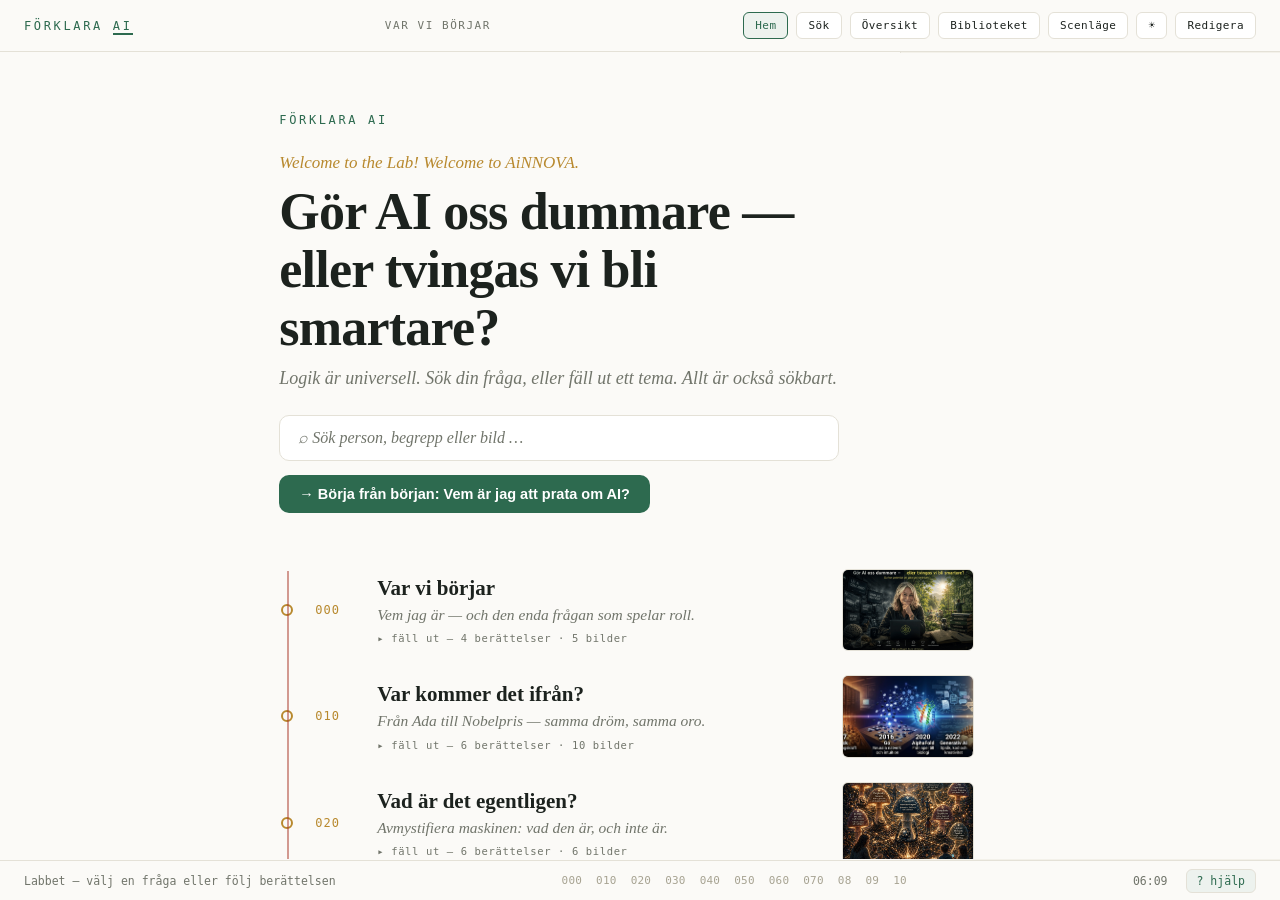
==== index.html @ fa0ecea2 "Temaväxlaren robust mot gammal cache: app.js injicerar knappen + sätter tema om index.html är stale;" ====
<!DOCTYPE html>
<html lang="sv">
<head>
<meta charset="utf-8">
<meta name="viewport" content="width=device-width, initial-scale=1">
<meta http-equiv="Cache-Control" content="no-cache">
<title>Förklara AI — föreläsningsverktyg</title>
<link rel="icon" type="image/svg+xml" href="favicon.svg">
<script>
  // Tema: sätt ljust/mörkt FÖRE stilmallen laddas (ingen blänk vid start)
  try {
    var _tk = "forklara-ai:tema", _tv = localStorage.getItem(_tk);
    if (!_tv) _tv = matchMedia("(prefers-color-scheme:dark)").matches ? "dark" : "light";
    document.documentElement.dataset.theme = _tv;
  } catch (e) {}
</script>
<script>window.__v = Date.now();  // versionsstämpel så webbläsaren aldrig visar gammal kod
  document.write('<link rel="stylesheet" href="app.css?v=' + window.__v + '">');</script>
<script>
  // Vilken föreläsning? ?lecture=mappnamn — standard: forklara-ai
  window.LECTURE_ID = new URLSearchParams(location.search).get("lecture") || "forklara-ai";
  // ?v=tidsstämpel tvingar webbläsaren att alltid läsa färskt innehåll —
  // annars kan "jag sparade men inget händer" uppstå ur cachen.
  document.write('<script src="content/' + window.LECTURE_ID + '/manifest.js?v=' + Date.now() + '"><\/script>');
  // Bildbankens lista bor i en egen fil — så en Spara aldrig kan radera den
  document.write('<script src="content/' + window.LECTURE_ID + '/bilder.js?v=' + Date.now() + '"><\/script>');
</script>
<script>
  // Finns ett osparat utkast från redigeringsläget? Då gäller det.
  try {
    var utkast = localStorage.getItem("forklara-ai:" + window.LECTURE_ID + ":utkast");
    if (utkast) window.LECTURE = JSON.parse(utkast);
  } catch (e) {}
</script>
</head>
<body>

<header id="topbar">
  <button id="wordmark" title="Röda tråden">Förklara <em>AI</em></button>
  <div id="sektionsnamn"></div>
  <nav id="verktyg">
    <button class="vbtn" id="btn-trad" title="Startsidan — labbet med alla stigar">Hem</button>
    <button class="vbtn" id="btn-sok" title="Sök person, begrepp eller bild">Sök</button>
    <button class="vbtn" id="btn-oversikt" title="Alla bilder, kapitel för kapitel">Översikt</button>
    <button class="vbtn" id="btn-bibliotek" title="Filmtips, länkar och fördjupningar — alltid nära">Biblioteket</button>
    <button class="vbtn" id="btn-scen" title="Helskärm med bara bilden — för projektorn">Scenläge</button>
    <button class="vbtn" id="btn-tema" title="Växla ljust/mörkt läge">☀</button>
    <select id="stigmeny" title="Byt stig — vad pilarna vandrar genom"></select>
  </nav>
</header>

<main id="scen">
  <div id="klickzon-bak" title="Föregående (←)"></div>
  <section id="kortyta">
    <figure id="bildram"></figure>
    <div id="bildprickar" hidden></div>
    <div id="kortrubrik">
      <div id="eyebrow"></div>
      <h1 id="korttitel"></h1>
      <p id="kortsvar"></p>
    </div>
  </section>
  <aside id="panel">
    <div class="panel-block" id="panel-anteckningar-block">
      <div class="panel-label">Anteckningar</div>
      <div id="panel-anteckningar"></div>
    </div>
    <div class="panel-block" id="panel-fordjupning-block">
      <details id="fordjupning-details">
        <summary>Fördjupning — för den som vill nörda</summary>
        <div id="panel-fordjupning"></div>
      </details>
    </div>
    <div class="panel-block" id="panel-lankar-block">
      <div class="panel-label">Länkar</div>
      <ul id="panel-lankar"></ul>
    </div>
    <div class="panel-block" id="panel-amnen-block">
      <div class="panel-label">Sökord</div>
      <div id="panel-amnen"></div>
    </div>
    <div class="panel-block" id="panel-relaterat-block">
      <div class="panel-label">Se även</div>
      <div id="panel-relaterat"></div>
    </div>
    <div class="panel-block" id="panel-genvagar-block">
      <div class="panel-label">Genvägar</div>
      <ul id="panel-genvagar"></ul>
    </div>
  </aside>
  <div id="klickzon-fram" title="Nästa (→)"></div>
</main>

<section id="trad" hidden>
  <div id="trad-inner">
    <div id="trad-brand">Förklara AI</div>
    <p id="trad-halsning"></p>
    <h1 id="trad-titel"></h1>
    <p id="trad-under"></p>
    <button id="trad-sok" title="Sök person, begrepp eller bild — eller börja bara skriva">Sök person, begrepp eller bild …</button>
    <nav id="stigval" aria-label="Välj stig"></nav>
    <button id="stig-start"></button>
    <div id="trad-lista"></div>
    <p id="trad-ai-notis">Bildmaterialet i denna presentation är till stor del skapat och illustrerat med hjälp av generativ AI.</p>
  </div>
</section>

<section id="oversikt" hidden>
  <div id="oversikt-inner">
    <div id="oversikt-huvud">
      <h1 id="oversikt-titel"></h1>
      <p id="oversikt-undertitel"></p>
    </div>
    <nav id="kapitelnav"></nav>
    <div id="oversikt-sektioner"></div>
  </div>
</section>

<div id="palett" hidden>
  <div id="palett-box" role="dialog" aria-label="Sök">
    <input id="palett-input" type="text" placeholder="Sök person, begrepp eller bild …"
           autocomplete="off" spellcheck="false">
    <ul id="palett-resultat"></ul>
  </div>
</div>

<div id="hjalp" hidden>
  <div id="hjalp-box">
    <h2>Allt går att klicka</h2>
    <p style="margin:0 0 16px;font-size:14px">Knapparna i överkanten och kapitelrälsen i underkanten
    räcker för allt. Tangenterna nedan är frivilliga genvägar för den som vill:</p>
    <table>
      <tr><td><kbd>→</kbd> <kbd>PgDn</kbd> <kbd>mellanslag</kbd></td><td>nästa bild <span class="dim">(fjärrklickare funkar)</span></td></tr>
      <tr><td><kbd>←</kbd> <kbd>PgUp</kbd></td><td>föregående bild</td></tr>
      <tr><td><kbd>/</kbd> eller <kbd>⌘K</kbd></td><td>sök — skriv t.ex. "Fei", "primtal", "AlphaFold"</td></tr>
      <tr><td><kbd>R</kbd></td><td>hem till labbet — där väljer du också stig <span class="dim">(vad pilarna vandrar genom — allt är alltid sökbart)</span></td></tr>
      <tr><td><kbd>G</kbd></td><td>översikt över hela föreläsningen</td></tr>
      <tr><td><kbd>Z</kbd> <span class="dim">· klick · pinch · hjul</span></td><td>i scenläge: zooma bilden (nyp med fingrarna eller rulla), dra för att panorera</td></tr>
      <tr><td><kbd>B</kbd></td><td>bara bilden — allt annat försvinner</td></tr>
      <tr><td><kbd>F</kbd></td><td>helskärm</td></tr>
      <tr><td><kbd>Home</kbd></td><td>till första bilden</td></tr>
      <tr><td><kbd>Esc</kbd></td><td>stäng / tillbaka</td></tr>
    </table>
    <p class="dim">Verktyget minns var du var — stäng och öppna utan oro.</p>
  </div>
</div>

<div id="avstickare" hidden>
  <span>Avstickare från stigen</span>
  <button id="btn-stig">⟵ Tillbaka till stigen</button>
</div>

<button id="btn-avsluta-scen" title="Tillbaka till reglagen">✕ Avsluta scenläge</button>

<footer id="statusrad">
  <span id="progress"></span>
  <nav id="kapitelrail" aria-label="Kapitel"></nav>
  <span id="status-hoger">
    <span id="klocka"></span>
    <button id="hjalptips"><kbd>?</kbd> hjälp</button>
  </span>
</footer>

<script>
  document.write('<script src="app.js?v=' + window.__v + '"><\/script>');
  document.write('<script src="redigering.js?v=' + window.__v + '"><\/script>');
</script>
</body>
</html>
---- app.css ----
/* ============================================================
   FÖRKLARA AI — Papper & bläck
   Extremt rent. Inga animationer. Berättelsen i centrum.
   Alla typsnitt är inbyggda i macOS — funkar helt utan nät.
   ============================================================ */

:root {
  --paper: #FBFAF7;
  --paper-2: #F3F1EA;
  --ink: #1C221E;
  --muted: #71756B;
  --accent: #2D6A4F;
  --accent-tint: #EDF2EE;
  --hair: #E4E1D7;
  --serif: ui-serif, "New York", "Iowan Old Style", Georgia, "Times New Roman", serif;
  --sans: -apple-system, BlinkMacSystemFont, "SF Pro Text", "Helvetica Neue", "Segoe UI", sans-serif;
  --mono: ui-monospace, "SF Mono", Menlo, "Cascadia Mono", monospace;
}

* { margin: 0; padding: 0; box-sizing: border-box; }

html, body { height: 100%; }

body {
  background: var(--paper);
  color: var(--ink);
  font-family: var(--sans);
  overflow: hidden;
  display: flex;
  flex-direction: column;
}

kbd {
  font-family: var(--mono);
  font-size: 0.85em;
  border: 1px solid var(--hair);
  border-bottom-width: 2px;
  border-radius: 4px;
  padding: 1px 5px;
  background: #fff;
}

.dim { color: var(--muted); }

/* hidden-attributet ska alltid vinna, även över display:flex nedan */
[hidden] { display: none !important; }

/* ---------- Topprad ---------- */

#topbar {
  display: flex;
  align-items: center;
  gap: 24px;
  height: 52px;
  padding: 0 24px;
  border-bottom: 1px solid var(--hair);
  flex: none;
}

#wordmark {
  font-family: var(--mono);
  font-size: 12px;
  letter-spacing: 0.22em;
  text-transform: uppercase;
  color: var(--accent);
  background: none;
  border: none;
  cursor: pointer;
  white-space: nowrap;
}
#wordmark em { font-style: normal; border-bottom: 2px solid var(--accent); }

#sektionsnamn {
  font-family: var(--mono);
  font-size: 11px;
  letter-spacing: 0.14em;
  text-transform: uppercase;
  color: var(--muted);
  flex: 1;
  text-align: center;
  overflow: hidden;
  text-overflow: ellipsis;
  white-space: nowrap;
}

/* Verktygsraden — allt går att klicka, inget behöver memoreras */
#verktyg { display: flex; align-items: center; gap: 8px; white-space: nowrap; }

.vbtn {
  font-family: var(--mono);
  font-size: 11px;
  letter-spacing: 0.04em;
  padding: 6px 11px;
  border: 1px solid var(--hair);
  border-radius: 6px;
  background: #fff;
  color: var(--ink);
  cursor: pointer;
}
.vbtn:hover { border-color: var(--accent); color: var(--accent); }
.vbtn[aria-pressed="true"] {
  background: var(--accent-tint);
  border-color: var(--accent);
  color: var(--accent);
}

#nivavaljare {
  display: inline-flex;
  border: 1px solid var(--hair);
  border-radius: 6px;
  overflow: hidden;
  margin-left: 6px;
}
#nivavaljare button {
  font-family: var(--mono);
  font-size: 11px;
  padding: 6px 11px;
  border: none;
  border-left: 1px solid var(--hair);
  background: #fff;
  color: var(--muted);
  cursor: pointer;
}
#nivavaljare button:first-child { border-left: none; }
#nivavaljare button:hover { color: var(--accent); }
#nivavaljare button.aktiv { background: var(--accent); color: #fff; }

@media (max-width: 1180px) { #sektionsnamn { display: none; } }

/* ---------- Scenen ---------- */

#scen {
  flex: 1;
  display: flex;
  min-height: 0;
  position: relative;
}

#kortyta {
  flex: 1;
  display: flex;
  flex-direction: column;
  min-width: 0;
  padding: 32px 56px 20px;
}

#bildram {
  flex: 1;
  min-height: 0;
  display: flex;
  align-items: center;
  justify-content: center;
}

#bildram img {
  max-width: 100%;
  max-height: 100%;
  object-fit: contain;
  border-radius: 4px;
  box-shadow: 0 1px 2px rgba(28, 34, 30, 0.10), 0 12px 40px -18px rgba(28, 34, 30, 0.28);
}

/* Textkort — det levande bibliotekets uppslag */
.textkort {
  width: 100%;
  max-width: 980px;
  max-height: 100%;
  overflow-y: auto;
  border-left: 3px solid var(--accent);
  padding: 8px 0 8px 36px;
}
.textkort p {
  font-family: var(--serif);
  font-size: clamp(16px, 1.5vw, 20px);
  line-height: 1.55;
  margin-bottom: 0.7em;
  max-width: 68ch;
  color: var(--ink);
}
.textkort p:last-child { margin-bottom: 0; }

/* Länkarna på scenen — uppslagsverkets huvudinnehåll */
.textkort-lankar {
  margin-top: 26px;
  display: grid;
  grid-template-columns: repeat(auto-fill, minmax(min(100%, 300px), 1fr));
  gap: 6px 40px;
}
.scenlank .sl-titel, .scenlank .sl-desc { overflow-wrap: anywhere; }
h4.lank-grupp {
  font-family: var(--mono);
  font-size: 11px;
  letter-spacing: 0.14em;
  text-transform: uppercase;
  color: var(--guld);
  margin: 26px 0 4px;
  padding-bottom: 4px;
  border-bottom: 1px solid var(--hair);
}
h4.lank-grupp:first-of-type { margin-top: 20px; }
.scenlank {
  display: block;
  text-decoration: none;
  padding: 10px 0;
  border-bottom: 1px solid var(--hair);
}
.scenlank .sl-titel {
  display: block;
  font-family: var(--serif);
  font-size: 18px;
  color: var(--accent);
}
.scenlank .sl-titel::after { content: " ↗"; font-size: 12px; color: var(--guld); }
.scenlank .sl-desc {
  display: block;
  font-family: var(--sans);
  font-size: 13px;
  line-height: 1.4;
  color: var(--muted);
  margin-top: 2px;
}
.scenlank:hover .sl-titel { text-decoration: underline; }

/* Prickraden — berättelsens bildspel */
#bildprickar {
  display: flex;
  justify-content: center;
  gap: 8px;
  padding-top: 14px;
  flex: none;
}
.prick {
  width: 10px;
  height: 10px;
  border-radius: 50%;
  border: 1.5px solid var(--muted);
  background: none;
  padding: 0;
  cursor: pointer;
}
.prick:hover { border-color: var(--accent); }
.prick.aktiv { background: var(--accent); border-color: var(--accent); }
/* Bläddra bland fotona — pilen ger alltid nytt kort, det här byter bild */
#bildprickar { align-items: center; }
.bildnav {
  border: 1px solid var(--hair); background: var(--paper, #fff); color: var(--accent);
  border-radius: 50%; width: 26px; height: 26px; line-height: 22px; padding: 0;
  font-size: 17px; cursor: pointer;
}
.bildnav:hover { border-color: var(--accent); background: var(--paper-2, #f4f2ec); }
.bildrakn { font-size: 11px; color: var(--muted); letter-spacing: .03em; margin-left: 4px; }
body.bara-bild #bildprickar { padding-top: 8px; }

#kortrubrik { padding-top: 20px; flex: none; }

#eyebrow {
  font-family: var(--mono);
  font-size: 11px;
  letter-spacing: 0.18em;
  text-transform: uppercase;
  color: var(--accent);
  margin-bottom: 6px;
  cursor: pointer;
  display: inline-block;
}
#eyebrow:hover { text-decoration: underline; }

#korttitel {
  font-family: var(--serif);
  font-weight: 600;
  font-size: clamp(24px, 3vw, 40px);
  line-height: 1.12;
  letter-spacing: -0.01em;
}

/* Svaret på ett andetag — under frågan */
#kortsvar {
  font-family: var(--serif);
  font-size: clamp(16px, 1.7vw, 21px);
  line-height: 1.45;
  color: var(--muted);
  margin-top: 10px;
  max-width: 60ch;
}
#kortsvar[hidden] { display: none; }

/* Bildförslag — en fråga som väntar på sin bild */
.bildforslag {
  width: min(680px, 90%);
  border: 2px dashed var(--hair);
  border-radius: 12px;
  padding: 40px 44px;
  background: var(--paper-2);
  text-align: center;
}
.bf-etikett {
  font-family: var(--mono);
  font-size: 11px;
  letter-spacing: 0.2em;
  text-transform: uppercase;
  color: var(--guld);
  margin-bottom: 12px;
}
.bf-text {
  font-family: var(--serif);
  font-style: italic;
  font-size: clamp(17px, 2vw, 23px);
  line-height: 1.5;
  color: var(--muted);
}

/* Bläddringspilar — alltid synliga, alltid klickbara */
#klickzon-bak, #klickzon-fram {
  position: absolute;
  top: 0; bottom: 72px;
  width: 72px;
  cursor: pointer;
  z-index: 4;
}
#klickzon-bak { left: 0; }
#klickzon-fram { right: 0; }
#klickzon-bak::after, #klickzon-fram::after {
  position: absolute;
  top: 50%;
  transform: translateY(-50%);
  font-size: 28px;
  color: var(--muted);
  opacity: 0.4;
}
#klickzon-bak::after { content: "‹"; left: 26px; }
#klickzon-fram::after { content: "›"; right: 26px; }
#klickzon-bak:hover::after, #klickzon-fram:hover::after { opacity: 1; color: var(--accent); }

/* ---------- Anteckningspanelen ---------- */

#panel {
  width: min(380px, 42vw);
  flex: none;
  border-left: 1px solid var(--hair);
  background: var(--paper-2);
  overflow-y: auto;
  padding: 28px 28px 60px;
}
body.panel-dold #panel { display: none; }

.panel-block { margin-bottom: 28px; }
.panel-block[hidden] { display: none; }

.panel-label {
  font-family: var(--mono);
  font-size: 10px;
  letter-spacing: 0.2em;
  text-transform: uppercase;
  color: var(--muted);
  border-bottom: 1px solid var(--hair);
  padding-bottom: 6px;
  margin-bottom: 12px;
}

#panel-anteckningar {
  font-family: var(--serif);
  font-size: 16.5px;
  line-height: 1.62;
  white-space: pre-line;
}

/* Fördjupningen — hopfälld, nördarna hittar den */
#fordjupning-details summary {
  font-family: var(--mono);
  font-size: 10px;
  letter-spacing: 0.2em;
  text-transform: uppercase;
  color: var(--guld);
  border-bottom: 1px solid var(--hair);
  padding-bottom: 6px;
  margin-bottom: 12px;
  cursor: pointer;
  list-style-position: outside;
}
#fordjupning-details summary:hover { color: var(--accent); }
#panel-fordjupning p {
  font-family: var(--serif);
  font-size: 15.5px;
  line-height: 1.6;
  margin-bottom: 0.8em;
}

#panel-lankar, #panel-genvagar { list-style: none; }
#panel-lankar li, #panel-genvagar li { margin-bottom: 8px; }
#panel-lankar a, #panel-genvagar a {
  color: var(--accent);
  text-decoration: none;
  font-size: 14.5px;
  font-weight: 500;
  border-bottom: 1px solid transparent;
}
#panel-lankar a:hover, #panel-genvagar a:hover { border-bottom-color: var(--accent); }
#panel-lankar a::after { content: " ↗"; font-size: 12px; }
#panel-genvagar a[target]::after { content: " ↗"; font-size: 12px; }
#panel-genvagar a:not([target])::after { content: " ↗"; font-size: 11px; color: var(--muted); }

#panel-amnen, #panel-relaterat { display: flex; flex-wrap: wrap; gap: 8px; }

.chip {
  font-family: var(--mono);
  font-size: 11.5px;
  padding: 4px 10px;
  border: 1px solid var(--hair);
  border-radius: 999px;
  background: #fff;
  color: var(--ink);
  cursor: pointer;
}
.chip:hover { border-color: var(--accent); color: var(--accent); }

.chip.person::before { content: "◦ "; color: var(--accent); }

.relaterat-chip {
  font-family: var(--sans);
  font-size: 12.5px;
  font-weight: 500;
  padding: 5px 11px;
  border: 1px solid var(--accent);
  border-radius: 6px;
  background: var(--accent-tint);
  color: var(--accent);
  cursor: pointer;
  text-align: left;
}
.relaterat-chip:hover { background: var(--accent); color: #fff; }

/* ---------- Redigeringsläget ---------- */

body.redigerar.panel-dold #panel { display: block; } /* editorn behöver panelen */

#redigerare {
  border: 1px solid var(--accent);
  border-radius: 10px;
  background: #fff;
  padding: 16px;
  margin-bottom: 28px;
}
#redigerare .panel-label { color: var(--accent); border-bottom-color: var(--accent); }
.red-falt { margin-bottom: 14px; }
.red-label {
  display: block;
  font-family: var(--mono);
  font-size: 10.5px;
  letter-spacing: 0.08em;
  text-transform: uppercase;
  color: var(--muted);
  margin-bottom: 5px;
}
#redigerare input, #redigerare select, #redigerare textarea {
  width: 100%;
  font-family: var(--sans);
  font-size: 14px;
  padding: 7px 9px;
  border: 1px solid var(--hair);
  border-radius: 6px;
  background: var(--paper);
  color: var(--ink);
}
#redigerare textarea { resize: vertical; line-height: 1.5; }
#redigerare input:focus, #redigerare select:focus, #redigerare textarea:focus {
  outline: none;
  border-color: var(--accent);
}
.red-flytt { display: flex; gap: 8px; }
.red-ark { margin-bottom: 14px; }
.red-ark .vbtn { width: 100%; padding: 9px; background: var(--accent-tint); border-color: var(--accent); color: var(--accent); }
.red-hint {
  font-size: 12px; line-height: 1.55; color: #6a5a2a;
  background: #fffbf2; border: 1px solid #f0dfb8; border-radius: 8px;
  padding: 9px 12px; margin-bottom: 12px;
}
.red-hint strong { color: #4a3d17; }
.red-raformat { margin: 6px 0 14px; }
.red-raformat summary {
  font-family: var(--mono); font-size: 10.5px; letter-spacing: 0.08em;
  text-transform: uppercase; color: var(--accent); cursor: pointer; margin-bottom: 10px;
}
.red-start { margin: 4px 0 16px; border-top: 1px solid var(--hair); padding-top: 12px; }
.red-start summary {
  font-family: var(--mono);
  font-size: 10.5px;
  letter-spacing: 0.08em;
  text-transform: uppercase;
  color: var(--muted);
  cursor: pointer;
  margin-bottom: 10px;
}
.red-start summary:hover { color: var(--accent); }
.red-lank { display: flex; gap: 6px; margin-bottom: 6px; }
.red-bildrad { display: flex; gap: 5px; align-items: center; margin-bottom: 6px; }
.red-bildrad .vbtn { flex: none; padding: 5px 8px; }
.red-bildrad .red-bildinfo { flex: 1; }
.red-stigar { display: flex; flex-direction: column; gap: 6px; }
.red-stig { font-family: var(--sans); font-size: 13.5px; display: flex; align-items: center; gap: 8px; cursor: pointer; }
.red-stig input { width: auto; }
.red-rel {
  display: inline-flex;
  align-items: center;
  gap: 6px;
  font-family: var(--sans);
  font-size: 12.5px;
  border: 1px solid var(--hair);
  border-radius: 999px;
  padding: 3px 6px 3px 12px;
  background: #fff;
  margin: 0 6px 6px 0;
}
.red-rel .vbtn { padding: 2px 7px; border-radius: 999px; }
.red-bildinfo {
  font-family: var(--mono);
  font-size: 10px;
  color: var(--muted);
  align-self: center;
  overflow: hidden;
  text-overflow: ellipsis;
  white-space: nowrap;
}
.red-lank input:first-child { width: 40%; }
.red-lank .vbtn { flex: none; padding: 6px 8px; }
.red-lankdesc { width: 100%; margin-bottom: 10px; font-size: 12.5px; }
.red-arkhint { font-family: var(--sans); font-size: 13px; line-height: 1.5; color: var(--muted); }
.red-spara { display: flex; gap: 8px; margin-top: 4px; }
#red-status {
  font-family: var(--mono);
  font-size: 11px;
  color: var(--guld);
  margin-top: 10px;
  min-height: 14px;
}

/* Utkast-varningen — utkastet går före filen, säg det högt */
#utkast-banner {
  position: fixed;
  top: 62px;
  left: 50%;
  transform: translateX(-50%);
  display: flex;
  align-items: center;
  gap: 12px;
  background: var(--ink);
  color: var(--paper);
  border-radius: 999px;
  padding: 8px 10px 8px 18px;
  font-family: var(--mono);
  font-size: 11.5px;
  z-index: 15;
  box-shadow: 0 8px 28px -8px rgba(28, 34, 30, 0.5);
  max-width: 92vw;
}
#utkast-banner .vbtn { white-space: nowrap; }

/* ---------- Statusrad ---------- */

#statusrad {
  flex: none;
  height: 40px;
  display: flex;
  align-items: center;
  justify-content: space-between;
  padding: 0 24px;
  font-family: var(--mono);
  font-size: 11.5px;
  color: var(--muted);
  border-top: 1px solid var(--hair);
}
#status-hoger { display: flex; align-items: center; gap: 18px; }
#hjalptips {
  font-family: var(--mono);
  font-size: 11.5px;
  color: var(--accent);
  background: var(--accent-tint);
  border: 1px solid var(--hair);
  border-radius: 6px;
  padding: 4px 10px;
  cursor: pointer;
}
#hjalptips:hover { border-color: var(--accent); }
#hjalptips kbd { border: none; background: none; padding: 0; font-size: 1em; }

/* Sidfoten vänster (position + stig) — klickbar väg till översikten */
#progress { cursor: pointer; }
#progress:hover { color: var(--accent); text-decoration: underline; }

/* Kapitelrälsen — grundstigen med kapitelnummer, klickbar */
#kapitelrail { display: flex; align-items: center; gap: 2px; }
.rail-seg {
  border: none;
  background: none;
  padding: 3px 6px;
  border-radius: 5px;
  cursor: pointer;
  font-family: var(--mono);
  font-size: 11px;
  letter-spacing: 0.02em;
  color: #A7A392;
}
.rail-seg.passerad { color: var(--muted); }
.rail-seg.aktuell { color: #fff; background: var(--accent); font-weight: 600; }
.rail-seg:hover { color: var(--accent); background: var(--accent-tint); }
.rail-seg.aktuell:hover { color: #fff; background: var(--accent); }
@media (max-width: 1024px) { #kapitelrail { display: none; } }

/* Avstickar-flaggan — den synliga vägen hem till grundstigen */
#avstickare {
  position: fixed;
  bottom: 54px;
  left: 50%;
  transform: translateX(-50%);
  display: flex;
  align-items: center;
  gap: 12px;
  background: var(--ink);
  color: var(--paper);
  border-radius: 999px;
  padding: 7px 8px 7px 18px;
  font-family: var(--mono);
  font-size: 11.5px;
  z-index: 6;
  box-shadow: 0 8px 28px -8px rgba(28, 34, 30, 0.5);
}
#btn-stig {
  border: none;
  border-radius: 999px;
  background: var(--paper);
  color: var(--ink);
  font-family: var(--mono);
  font-size: 11.5px;
  padding: 5px 14px;
  cursor: pointer;
}
#btn-stig:hover { background: var(--accent-tint); color: var(--accent); }
body.bara-bild #avstickare { bottom: 18px; }

/* Avsluta scenläge — enda knappen som syns i scenläget */
#btn-avsluta-scen {
  display: none;
  position: fixed;
  top: 14px;
  right: 16px;
  z-index: 7;
  font-family: var(--mono);
  font-size: 11px;
  padding: 6px 12px;
  border: 1px solid var(--hair);
  border-radius: 999px;
  background: rgba(251, 250, 247, 0.92);
  color: var(--muted);
  cursor: pointer;
}
#btn-avsluta-scen:hover { color: var(--accent); border-color: var(--accent); }
body.bara-bild #btn-avsluta-scen { display: block; }

/* ---------- Bara bilden (B) ---------- */

body.bara-bild #topbar,
body.bara-bild #statusrad,
body.bara-bild #kortrubrik,
body.bara-bild #panel { display: none; }
body.bara-bild #kortyta { padding: 24px; }
body.bara-bild #bildram img { box-shadow: none; }

/* Zoom i scenläget — pinch, mushjul, klicka & dra (transform-baserad) */
body.bara-bild #bildram { overflow: hidden; position: relative; }
body.bara-bild #bildram img { cursor: zoom-in; will-change: transform; }
body.zoomad #bildram img { cursor: grab; }
body.zoomad #klickzon-bak, body.zoomad #klickzon-fram { pointer-events: none; }

/* ---------- Den gyllene röda tråden ---------- */

:root {
  --trad: #A93B2A;      /* den röda tråden */
  --guld: #B8892E;      /* de gyllene noderna */
}

#trad {
  position: fixed;
  top: 53px;    /* menyn ska alltid synas — även i labbet */
  left: 0; right: 0;
  bottom: 41px; /* statusraden också */
  background: var(--paper);
  overflow-y: auto;
  z-index: 12;
}

#trad-inner { max-width: 860px; margin: 0 auto; padding: 60px 6vw 90px; }

#trad-brand {
  font-family: var(--mono);
  font-size: 12px;
  letter-spacing: 0.22em;
  text-transform: uppercase;
  color: var(--accent);
}

#trad-halsning {
  font-family: var(--serif);
  font-style: italic;
  font-size: 17px;
  color: var(--guld);
  margin-top: 26px;
}

#trad-titel {
  font-family: var(--serif);
  font-weight: 600;
  font-size: clamp(30px, 4.2vw, 52px);
  line-height: 1.12;
  letter-spacing: -0.015em;
  margin-top: 10px;
  max-width: 20ch;
}

#trad-sok {
  display: block;
  width: min(560px, 100%);
  margin-top: 26px;
  padding: 13px 18px;
  font-family: var(--serif);
  font-style: italic;
  font-size: 16px;
  color: var(--muted);
  text-align: left;
  background: #fff;
  border: 1px solid var(--hair);
  border-radius: 10px;
  cursor: text;
}
#trad-sok:hover { border-color: var(--accent); color: var(--accent); }
#trad-sok::before { content: "⌕  "; }

/* Stigvalet — samma skog, olika vandringar */
#stigval {
  display: flex;
  flex-wrap: wrap;
  gap: 10px;
  margin-top: 22px;
}
.stig-chip {
  display: flex;
  flex-direction: column;
  align-items: flex-start;
  gap: 3px;
  padding: 10px 14px;
  border: 1px solid var(--hair);
  border-radius: 10px;
  background: #fff;
  cursor: pointer;
  text-align: left;
}
.stig-chip:hover { border-color: var(--accent); }
.stig-chip.aktiv { border-color: var(--accent); background: var(--accent-tint); }
.stig-namn { font-family: var(--sans); font-size: 13.5px; font-weight: 600; color: var(--ink); }
.stig-chip.aktiv .stig-namn { color: var(--accent); }
.stig-info { font-family: var(--mono); font-size: 10px; color: var(--muted); }

#stig-start {
  display: block;
  margin-top: 14px;
  padding: 11px 20px;
  font-family: var(--sans);
  font-size: 14.5px;
  font-weight: 600;
  color: #fff;
  background: var(--accent);
  border: none;
  border-radius: 10px;
  cursor: pointer;
}
#stig-start:hover { background: #245741; }

/* Stigväljaren i menyn — alltid nåbar */
#stigmeny {
  font-family: var(--mono);
  font-size: 11px;
  padding: 6px 8px;
  border: 1px solid var(--hair);
  border-radius: 6px;
  background: #fff;
  color: var(--accent);
  cursor: pointer;
  max-width: 150px;
}

#trad-under {
  font-family: var(--serif);
  font-style: italic;
  font-size: 18px;
  color: var(--muted);
  margin-top: 10px;
}

#trad-lista { margin-top: 44px; position: relative; }
#trad-lista::before {
  content: "";
  position: absolute;
  left: 8px;
  top: 14px;
  bottom: 14px;
  width: 2px;
  background: var(--trad);
  opacity: 0.5;
}

.trad-rad {
  display: grid;
  grid-template-columns: 18px 44px 1fr 132px;
  gap: 0 18px;
  align-items: center;
  width: 100%;
  padding: 12px 12px 12px 0;
  border: none;
  border-radius: 10px;
  background: none;
  text-align: left;
  cursor: pointer;
}
.trad-rad:hover, .trad-rad.aktiv { background: var(--paper-2); }

.trad-nod {
  width: 12px;
  height: 12px;
  border-radius: 50%;
  background: var(--paper);
  border: 2.5px solid var(--guld);
  margin-left: 2px;
  box-shadow: 0 0 0 3px var(--paper);
}
.trad-rad:hover .trad-nod, .trad-rad.aktiv .trad-nod { background: var(--trad); border-color: var(--trad); }

.trad-nr {
  font-family: var(--mono);
  font-size: 12px;
  color: var(--guld);
  letter-spacing: 0.08em;
}

.trad-text h3 {
  font-family: var(--serif);
  font-size: 21px;
  font-weight: 600;
  line-height: 1.2;
}
.trad-text p {
  font-family: var(--serif);
  font-style: italic;
  font-size: 15.5px;
  line-height: 1.45;
  color: var(--muted);
  margin-top: 3px;
}

.trad-visa {
  display: block;
  background: none;
  border: none;
  padding: 6px 0 0;
  font-family: var(--mono);
  font-size: 10.5px;
  letter-spacing: 0.06em;
  color: var(--muted);
  cursor: pointer;
}
.trad-visa:hover { color: var(--accent); }

.trad-utfall {
  margin: 2px 12px 18px 80px;
}
.trad-utfall.kortgrid {
  grid-template-columns: repeat(auto-fill, minmax(150px, 1fr));
  gap: 14px 12px;
}
@media (max-width: 680px) { .trad-utfall { margin-left: 0; } }

.trad-bild {
  width: 132px;
  aspect-ratio: 16 / 10;
  border-radius: 6px;
  border: 1px solid var(--hair);
  object-fit: cover;
  background: var(--paper-2);
}
@media (max-width: 680px) {
  .trad-rad { grid-template-columns: 18px 44px 1fr; }
  .trad-bild { display: none; }
}

#trad-fot {
  margin-top: 44px;
  padding-top: 22px;
  border-top: 1px solid var(--hair);
  font-family: var(--mono);
  font-size: 11.5px;
  color: var(--muted);
  line-height: 2.1;
}
.trad-lank {
  font-family: var(--mono);
  font-size: 11.5px;
  background: none;
  border: none;
  color: var(--accent);
  text-decoration: underline;
  cursor: pointer;
  padding: 0;
}

/* ---------- Översikten ---------- */

#oversikt {
  position: fixed;
  top: 53px;
  left: 0; right: 0;
  bottom: 41px;
  background: var(--paper);
  overflow-y: auto;
  z-index: 10;
}

#oversikt-inner { max-width: 1240px; margin: 0 auto; padding: 56px 5vw 120px; }

#oversikt-titel {
  font-family: var(--serif);
  font-size: clamp(34px, 4.4vw, 54px);
  font-weight: 600;
  letter-spacing: -0.015em;
}
#oversikt-undertitel {
  font-family: var(--mono);
  font-size: 12px;
  letter-spacing: 0.18em;
  text-transform: uppercase;
  color: var(--accent);
  margin-top: 10px;
}

#kapitelnav {
  display: flex;
  flex-wrap: wrap;
  gap: 8px;
  margin: 32px 0 16px;
  padding-bottom: 24px;
  border-bottom: 1px solid var(--hair);
}
#kapitelnav .chip { background: var(--paper-2); }

.oversikt-sektion { margin-top: 44px; }

.oversikt-sektionsrubrik {
  display: flex;
  align-items: baseline;
  gap: 14px;
  margin-bottom: 18px;
}
.oversikt-sektionsrubrik .nr {
  font-family: var(--mono);
  font-size: 13px;
  color: var(--accent);
  letter-spacing: 0.08em;
}
.oversikt-sektionsrubrik h2 {
  font-family: var(--serif);
  font-size: 24px;
  font-weight: 600;
}
.oversikt-sektionsrubrik .antal {
  font-family: var(--mono);
  font-size: 11px;
  color: var(--muted);
}

#bakom-scenen-rubrik {
  margin-top: 72px;
  padding-top: 28px;
  border-top: 1px dashed var(--hair);
  font-family: var(--mono);
  font-size: 11px;
  letter-spacing: 0.2em;
  text-transform: uppercase;
  color: var(--muted);
}

.kortgrid {
  display: grid;
  grid-template-columns: repeat(auto-fill, minmax(190px, 1fr));
  gap: 20px 18px;
}

/* Bildbanken — alla bilder som en palett att välja ur */
.bildbank {
  display: grid;
  grid-template-columns: repeat(auto-fill, minmax(120px, 1fr));
  gap: 10px;
}
.bankbild {
  aspect-ratio: 4 / 3;
  border-radius: 6px;
  border: 1px solid var(--hair);
  overflow: hidden;
  background: var(--paper-2);
  display: block;
}
.bankbild img { width: 100%; height: 100%; object-fit: cover; }
.bankbild:hover { border-color: var(--accent); }
.bankbild.fri { border-color: var(--guld); border-style: dashed; }

/* Bankväljaren i redigeringsläget */
.bank-overlay {
  position: fixed; inset: 0; z-index: 40;
  background: rgba(28, 34, 30, 0.5);
  display: flex; align-items: center; justify-content: center;
  padding: 4vh 4vw;
}
.bank-box {
  background: var(--paper); border-radius: 12px; padding: 20px 24px;
  max-width: 900px; width: 100%; max-height: 88vh; overflow-y: auto;
  box-shadow: 0 24px 70px -20px rgba(28, 34, 30, 0.45);
}
.bank-box .bankbild { border: 1px solid var(--hair); background: none; padding: 0; cursor: pointer; width: 100%; }
/* Knappen som öppnar fördjupningen som helsida */
.ford-helsida {
  margin-top: 14px; display: inline-block;
  background: none; border: 1px solid var(--hair); border-radius: 20px;
  padding: 6px 14px; font: inherit; font-size: 13px; color: var(--accent);
  cursor: pointer;
}
.ford-helsida:hover { border-color: var(--accent); background: var(--paper-2); }

/* Fördjupningen som lugn helsida */
.ford-overlay {
  position: fixed; inset: 0; z-index: 60;
  background: rgba(24, 30, 26, 0.94);   /* nästan heltäckande — en lugn helsida, inget stör */
  padding: 0; overflow-y: auto;
}
.ford-sida {
  background: var(--paper); width: 100%; max-width: 760px;
  margin: 0 auto; min-height: 100vh;    /* block + margin auto: målar bakgrunden även vid scroll */
  padding: 72px clamp(24px, 6vw, 80px) 96px;
  box-shadow: 0 0 80px -20px rgba(28, 34, 30, 0.5);
}
.ford-eyebrow {
  font-size: 12px; letter-spacing: .14em; text-transform: uppercase;
  color: var(--accent); margin-bottom: 10px;
}
.ford-rubrik { font-size: clamp(28px, 4vw, 40px); line-height: 1.15; margin: 0 0 18px; }
.ford-svar {
  font-size: clamp(17px, 2.4vw, 21px); line-height: 1.5; color: var(--ink-2, #555);
  margin: 0 0 32px; padding-bottom: 24px; border-bottom: 1px solid var(--hair);
  font-style: italic;
}
.ford-text > p {
  font-size: clamp(16px, 2.1vw, 19px); line-height: 1.72; margin: 0 0 20px;
  max-width: 62ch;
}

/* ---- Designsystem för rika fördjupningar (klistras in som HTML) ---- */
.ford-sida .ingress { font-size: 16px; color: var(--ink-2, #555); line-height: 1.8; margin: 0 0 40px; max-width: 60ch; }
.ford-sida .section { margin-bottom: 34px; }
.ford-sida .section-head { display: flex; align-items: baseline; gap: 10px; margin-bottom: 8px; flex-wrap: wrap; }
.ford-sida .num { font-size: 12px; font-weight: 700; color: var(--accent); min-width: 20px; }
.ford-sida .concept { font-size: 18px; font-weight: 700; color: var(--ink, #111); }
.ford-sida .tag { font-size: 11px; padding: 2px 10px; border-radius: 11px; border: 1px solid var(--hair); color: var(--ink-2, #666); }
.ford-sida .body { font-size: 15.5px; color: #3a3a3a; line-height: 1.8; margin-left: 30px; max-width: 62ch; }
.ford-sida .body strong { color: var(--ink, #111); font-weight: 600; }
.ford-sida .body em { font-style: italic; color: #3a3a3a; }
.ford-sida .why, .ford-sida .lost, .ford-sida .insight {
  margin-left: 30px; margin-top: 12px; padding: 12px 16px;
  border-left: 3px solid; border-radius: 0 8px 8px 0; max-width: 62ch;
}
.ford-sida .why { border-color: #b9c4bd; background: #f3f6f4; }
.ford-sida .lost { border-color: #EF9F27; background: #fffaf1; }
.ford-sida .insight { border-color: #7F77DD; background: #f5f4ff; }
.ford-sida .why-label, .ford-sida .lost-label, .ford-sida .insight-label {
  font-size: 11px; font-weight: 700; text-transform: uppercase; letter-spacing: .06em; margin-bottom: 5px;
}
.ford-sida .why-label { color: #3f6b52; }
.ford-sida .lost-label { color: #854F0B; }
.ford-sida .insight-label { color: #534AB7; }
.ford-sida .why-text, .ford-sida .lost-text, .ford-sida .insight-text { font-size: 13.5px; color: #555; line-height: 1.65; }
.ford-sida .why-text strong, .ford-sida .lost-text strong, .ford-sida .insight-text strong { color: var(--ink, #111); }
.ford-sida hr { border: none; border-top: 1px solid var(--hair); margin: 40px 0; }
.ford-sida .milestone-head, .ford-sida .extra-head, .ford-sida .future-head, .ford-sida .shield-label, .ford-sida .shield-sources-label {
  font-size: 11px; font-weight: 700; color: var(--accent); text-transform: uppercase; letter-spacing: .06em; margin-bottom: 16px;
}
.ford-sida .milestone { display: flex; gap: 14px; margin-bottom: 14px; align-items: baseline; }
.ford-sida .m-name { font-size: 14px; font-weight: 700; color: var(--ink, #111); min-width: 140px; flex-shrink: 0; }
.ford-sida .m-desc { font-size: 14px; color: #3a3a3a; line-height: 1.6; }
.ford-sida .extra-grid { display: grid; grid-template-columns: 1fr 1fr; gap: 16px 34px; }
.ford-sida .extra-name { font-size: 14px; font-weight: 700; color: var(--ink, #111); margin-bottom: 2px; }
.ford-sida .extra-desc { font-size: 13px; color: #555; line-height: 1.55; }
.ford-sida .future-box { background: #f3f6f4; border-radius: 12px; padding: 22px 24px; margin-top: 40px; }
.ford-sida .future-body { font-size: 15px; color: #3a3a3a; line-height: 1.8; }
.ford-sida .future-body strong { color: var(--ink, #111); font-weight: 600; }
.ford-sida table { margin-left: 30px; margin-top: 14px; width: calc(100% - 30px); border-collapse: collapse; max-width: 62ch; }
.ford-sida th { font-size: 11px; font-weight: 700; color: var(--accent); text-align: left; padding: 7px 11px; border-bottom: 1px solid var(--hair); text-transform: uppercase; letter-spacing: .04em; }
.ford-sida td { font-size: 13.5px; color: #3a3a3a; padding: 9px 11px; border-bottom: 1px solid #eef1ef; line-height: 1.5; vertical-align: top; }
.ford-sida td strong { color: var(--ink, #111); }
.ford-sida .shield { margin: 40px 0; padding: 22px 24px; border: 2px solid var(--accent); border-radius: 12px; background: #fafbfa; }
.ford-sida .shield-body { font-size: 15px; color: #333; line-height: 1.8; }
.ford-sida .shield-body strong { color: var(--ink, #111); }
.ford-sida .shield-sources { margin-top: 16px; padding-top: 14px; border-top: 1px solid var(--hair); }
.ford-sida .source-item { font-size: 12px; color: #666; line-height: 1.6; margin-bottom: 5px; }
.ford-sida .source-item a { color: #534AB7; text-decoration: none; }
.ford-teaser { font-style: italic; color: var(--ink-2, #555); }
.ford-stang {
  position: fixed; top: 18px; right: 22px; z-index: 61;
  background: var(--paper); border: 1px solid var(--hair); border-radius: 20px;
  padding: 8px 16px; font: inherit; font-size: 14px; cursor: pointer;
  box-shadow: 0 4px 16px -6px rgba(28, 34, 30, 0.3);
}
.ford-stang:hover { border-color: var(--accent); }

/* "+ Lägg till / ta bort bilder" — syns bara när Redigera är på.
   Styrs av CSS (inte av JS vid ritning) så den dyker upp direkt när läget slås på. */
.bank-hantera { display: none; }
body.redigerar .bank-hantera { display: inline-block; margin-left: auto; }

/* En cell i banken: bilden + en liten ✕ för att ta bort ur banken */
.bankcell { position: relative; }
.bankcell.fri .bankbild { border-color: var(--guld); border-style: dashed; }
.bank-bort {
  position: absolute; top: 4px; right: 4px;
  width: 22px; height: 22px; border-radius: 50%;
  border: none; cursor: pointer;
  background: rgba(28, 34, 30, 0.68); color: #fff;
  font-size: 12px; line-height: 22px; text-align: center; padding: 0;
  opacity: 0; transition: opacity .12s;
}
.bankcell:hover .bank-bort { opacity: 1; }
.bank-bort:hover { background: #a3372f; }

.minikort { cursor: pointer; background: none; border: none; text-align: left; padding: 0; }
.minikort .tumnagel {
  aspect-ratio: 16 / 10;
  border-radius: 6px;
  border: 1px solid var(--hair);
  overflow: hidden;
  background: var(--paper-2);
  display: flex;
  align-items: center;
  justify-content: center;
}
.minikort .tumnagel img { width: 100%; height: 100%; object-fit: cover; }
.minikort .tumnagel .textmark {
  font-family: var(--serif);
  font-size: 15px;
  padding: 12px;
  color: var(--accent);
  text-align: center;
  line-height: 1.3;
}
.minikort .mtitel {
  font-size: 12.5px;
  font-weight: 500;
  margin-top: 7px;
  line-height: 1.35;
  color: var(--ink);
}
.minikort .mniva {
  font-family: var(--mono);
  font-size: 10px;
  color: var(--muted);
}
.minikort .mniva.karna { color: var(--guld); }
.minikort:hover .tumnagel { border-color: var(--accent); }
.minikort.aktuell .tumnagel { outline: 2px solid var(--accent); outline-offset: 2px; }

/* ---------- Sökpaletten ---------- */

#palett {
  position: fixed;
  inset: 0;
  background: rgba(28, 34, 30, 0.34);
  z-index: 20;
  display: flex;
  justify-content: center;
  align-items: flex-start;
  padding-top: 11vh;
}

#palett-box {
  width: min(680px, 92vw);
  background: var(--paper);
  border: 1px solid var(--hair);
  border-radius: 12px;
  box-shadow: 0 24px 70px -20px rgba(28, 34, 30, 0.45);
  overflow: hidden;
}

#palett-input {
  width: 100%;
  border: none;
  outline: none;
  background: none;
  font-family: var(--serif);
  font-size: 23px;
  padding: 20px 24px;
  color: var(--ink);
}
#palett-input::placeholder { color: var(--muted); opacity: 0.7; }

#palett-resultat {
  list-style: none;
  max-height: 52vh;
  overflow-y: auto;
  border-top: 1px solid var(--hair);
}
#palett-resultat:empty { border-top: none; }

#palett-resultat li {
  display: flex;
  align-items: center;
  gap: 14px;
  padding: 9px 18px;
  cursor: pointer;
  border-left: 3px solid transparent;
}
#palett-resultat li.aktiv {
  background: var(--accent-tint);
  border-left-color: var(--accent);
}

#palett-resultat .r-tumme {
  width: 74px;
  height: 46px;
  flex: none;
  border-radius: 4px;
  border: 1px solid var(--hair);
  object-fit: cover;
  background: var(--paper-2);
}
.r-tumme-text {
  width: 74px; height: 46px; flex: none;
  border-radius: 4px;
  border: 1px solid var(--hair);
  background: var(--paper-2);
  display: flex; align-items: center; justify-content: center;
  font-family: var(--serif);
  color: var(--accent);
  font-size: 17px;
}
#palett-resultat .r-text { flex: 1; min-width: 0; }
#palett-resultat .r-titel {
  font-size: 14.5px; font-weight: 600;
  white-space: nowrap; overflow: hidden; text-overflow: ellipsis;
}
#palett-resultat .r-traff {
  font-size: 12px; color: var(--muted);
  white-space: nowrap; overflow: hidden; text-overflow: ellipsis;
  margin-top: 1px;
}
#palett-resultat .r-traff b { color: var(--accent); font-weight: 600; }
#palett-resultat .r-sektion {
  font-family: var(--mono);
  font-size: 10px;
  letter-spacing: 0.1em;
  text-transform: uppercase;
  color: var(--accent);
  white-space: nowrap;
}

#palett-tomt {
  padding: 18px 24px;
  font-family: var(--serif);
  color: var(--muted);
  font-size: 15px;
}

/* ---------- Hjälp ---------- */

#hjalp {
  position: fixed;
  inset: 0;
  background: rgba(28, 34, 30, 0.34);
  z-index: 30;
  display: flex;
  align-items: center;
  justify-content: center;
}
#hjalp-box {
  background: var(--paper);
  border: 1px solid var(--hair);
  border-radius: 12px;
  box-shadow: 0 24px 70px -20px rgba(28, 34, 30, 0.45);
  padding: 32px 36px;
  width: min(560px, 92vw);
}
#hjalp-box h2 {
  font-family: var(--serif);
  font-size: 24px;
  margin-bottom: 18px;
}
#hjalp-box table { border-collapse: collapse; width: 100%; }
#hjalp-box td { padding: 7px 0; font-size: 14px; vertical-align: top; }
#hjalp-box td:first-child { width: 220px; white-space: nowrap; }
#hjalp-box p { margin-top: 18px; font-size: 13px; }

/* ============================================================
   Mobil & smala skärmar — staplad vy, radbruten meny, flytande pilar
   ============================================================ */
@media (max-width: 760px) {
  /* Toppmenyn: låt knapparna radbryta så ALLT syns (även Scenläge) */
  #topbar { height: auto; min-height: 52px; flex-wrap: wrap; gap: 8px 10px; padding: 8px 12px; }
  #verktyg { flex-wrap: wrap; gap: 6px; width: 100%; }
  .vbtn { font-size: 11px; padding: 6px 10px; }
  #stigmeny { flex: 1 1 auto; min-width: 0; }

  /* Scenen staplar: bild överst → titel/svar → anteckningar. Hela vyn scrollar. */
  #scen { flex-direction: column; overflow-y: auto; -webkit-overflow-scrolling: touch; }
  #kortyta { flex: none; padding: 16px 16px 8px; }
  #bildram { flex: none; min-height: 0; }
  #bildram img { max-height: 52vh; width: auto; }
  #kortrubrik { padding-top: 14px; }
  #kortsvar { max-width: none; }

  /* Scenläge på mobil: bilden ska FYLLA skärmen, inte kapas till 52vh */
  body.bara-bild #scen { overflow: hidden; }
  body.bara-bild #kortyta { flex: 1 1 auto; padding: 12px; }
  body.bara-bild #bildram { flex: 1 1 auto; min-height: 0; }
  body.bara-bild #bildram img { max-height: 100%; max-width: 100%; width: auto; }

  /* Panelen blir en egen sektion i full bredd under kortet */
  #panel {
    width: 100%; flex: none;
    border-left: none; border-top: 1px solid var(--hair);
    overflow-y: visible; padding: 22px 16px 104px;
  }

  /* Bläddringspilarna: små, fasta, synliga cirklar — lätta att hitta, stör inte läsning */
  #klickzon-bak, #klickzon-fram {
    position: fixed; top: auto; bottom: 92px;
    width: 46px; height: 46px; border-radius: 50%;
    background: rgba(255,255,255,0.9);
    border: 1px solid var(--hair);
    box-shadow: 0 2px 12px -3px rgba(0,0,0,0.35);
    z-index: 6;
  }
  #klickzon-bak { left: 12px; }
  #klickzon-fram { right: 12px; }
  #klickzon-bak::after, #klickzon-fram::after {
    top: 50%; opacity: 0.8; color: var(--accent); font-size: 26px;
  }
  #klickzon-bak::after { left: 50%; right: auto; transform: translate(-50%, -50%); }
  #klickzon-fram::after { right: 50%; left: auto; transform: translate(50%, -50%); }

  /* Helsidan (fördjupning): en kolumn, indrag bort, luftigare */
  .ford-sida { padding: 56px 20px 84px; }
  .ford-sida .body { margin-left: 0; }
  .ford-sida .extra-grid { grid-template-columns: 1fr; gap: 14px; }
  .ford-sida .milestone { flex-direction: column; gap: 2px; }
  .ford-sida .m-name { min-width: 0; }
}

/* Transparensnotis på startsidan (labbet) — diskret, alltid synlig vid ingång */
#trad-ai-notis {
  margin-top: 40px;
  font-family: var(--mono);
  font-size: 11px;
  letter-spacing: 0.04em;
  color: var(--muted);
  opacity: 0.8;
  max-width: 60ch;
}

/* ============================================================
   MÖRKT LÄGE — additivt. Ljust läge är orört.
   data-theme sätts i index.html (localStorage eller systemval).
   Nya semantiska variabler (ofarliga i ljust läge):
   ============================================================ */
:root { --card: #fff; --on-accent: #fff; --ink-2: #555; }

:root[data-theme="dark"] {
  --paper: #1B1915;
  --paper-2: #232019;
  --ink: #ECE4D4;
  --muted: #A29A87;
  --accent: #7FB89C;
  --accent-tint: #22302A;
  --hair: #38342B;
  --trad: #C96A54;
  --guld: #D3AE63;
  --card: #26231C;
  --on-accent: #14110C;
  --ink-2: #C2B9A6;
  color-scheme: dark;
}

/* hårdkodade vita ytor → mörka kort */
:root[data-theme="dark"] kbd,
:root[data-theme="dark"] .vbtn,
:root[data-theme="dark"] #nivavaljare button,
:root[data-theme="dark"] .chip,
:root[data-theme="dark"] #redigerare,
:root[data-theme="dark"] .red-rel,
:root[data-theme="dark"] #trad-sok,
:root[data-theme="dark"] .stig-chip,
:root[data-theme="dark"] #stigmeny { background: var(--card); }

/* text på accent-färgen (mörk mot ljusgrönt) */
:root[data-theme="dark"] #nivavaljare button.aktiv,
:root[data-theme="dark"] .relaterat-chip:hover,
:root[data-theme="dark"] .rail-seg.aktuell,
:root[data-theme="dark"] .rail-seg.aktuell:hover,
:root[data-theme="dark"] #stig-start { color: var(--on-accent); }
:root[data-theme="dark"] #stig-start:hover { background: var(--accent-tint); color: var(--accent); }

/* halvtransparenta vita ytor (mobilpilar, avsluta-scen) */
@media (max-width: 760px) {
  :root[data-theme="dark"] #klickzon-bak,
  :root[data-theme="dark"] #klickzon-fram { background: rgba(40,37,32,0.92); }
}
:root[data-theme="dark"] #btn-avsluta-scen { background: rgba(27,25,21,0.92); }

/* fördjupningens helsida — designsystemets hårdkodade toner */
:root[data-theme="dark"] .ford-sida .body,
:root[data-theme="dark"] .ford-sida .body em,
:root[data-theme="dark"] .ford-sida .m-desc,
:root[data-theme="dark"] .ford-sida td,
:root[data-theme="dark"] .ford-sida .future-body { color: #CFC6B4; }
:root[data-theme="dark"] .ford-sida .extra-desc,
:root[data-theme="dark"] .ford-sida .why-text,
:root[data-theme="dark"] .ford-sida .lost-text,
:root[data-theme="dark"] .ford-sida .insight-text,
:root[data-theme="dark"] .ford-sida .shield-body,
:root[data-theme="dark"] .ford-sida .source-item { color: #B3AB99; }
/* tint-rutor i mörkt */
:root[data-theme="dark"] .ford-sida .why      { background: #1E241F; border-color: #3A4A40; }
:root[data-theme="dark"] .ford-sida .lost     { background: #2A2317; border-color: #6E5320; }
:root[data-theme="dark"] .ford-sida .insight  { background: #201F2C; border-color: #4A4470; }
:root[data-theme="dark"] .ford-sida .future-box { background: #1E241F; }
:root[data-theme="dark"] .ford-sida .shield   { background: #1E1C17; }
:root[data-theme="dark"] .ford-sida .why-label     { color: #8FC7AB; }
:root[data-theme="dark"] .ford-sida .lost-label    { color: #E0A94E; }
:root[data-theme="dark"] .ford-sida .insight-label { color: #A79FE8; }
:root[data-theme="dark"] .ford-sida .source-item a { color: #A79FE8; }
:root[data-theme="dark"] .ford-sida td { border-bottom-color: #302C24; }

/* ---- Sista fixarna 2026-08-15 ---- */
/* Reservera plats för rullningslisten så mörka lägets överlagrande list aldrig
   täcker sista tecknet i panelen/översikten/fördjupningen. */
#panel, #oversikt, #trad, .ford-overlay, .ford-sida, #palett-resultat { scrollbar-gutter: stable; }
/* Avstickar-bandet ("Tillbaka till stigen") borttaget överallt — Annas önskan. */
#avstickare { display: none !important; }
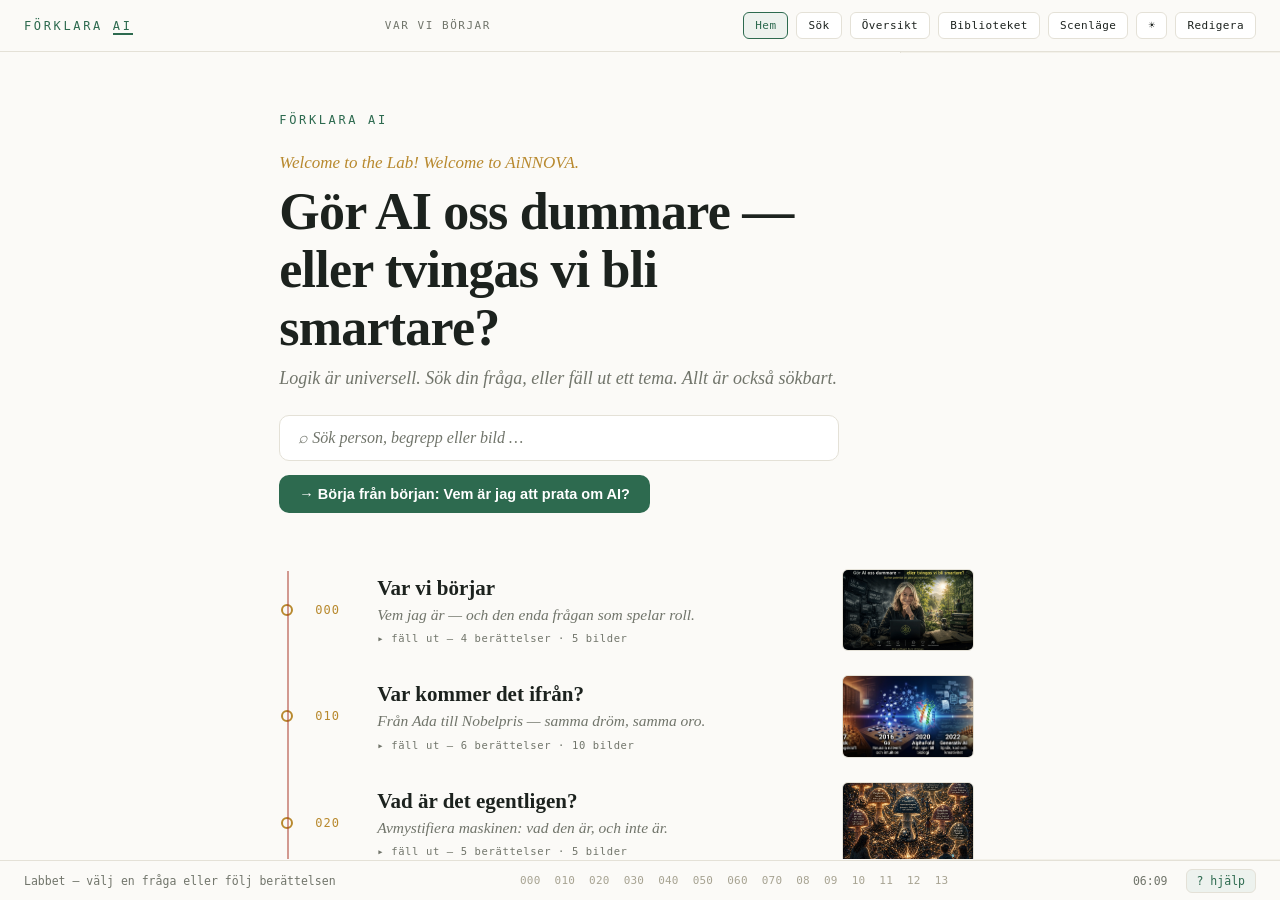
==== commit eed5fa48: "Wordmark 'Förklara AI' (top-left) → landningssidan start.html Klick på namnet uppe till vänster i ve" ====
--- a/index.html
+++ b/index.html
@@ -36,7 +36,7 @@
 <body>
 
 <header id="topbar">
-  <button id="wordmark" title="Röda tråden">Förklara <em>AI</em></button>
+  <button id="wordmark" title="Förklara AI — startsidan">Förklara <em>AI</em></button>
   <div id="sektionsnamn"></div>
   <nav id="verktyg">
     <button class="vbtn" id="btn-trad" title="Startsidan — labbet med alla stigar">Hem</button>
--- a/app.css
+++ b/app.css
@@ -1067,21 +1067,23 @@
 .ford-sida .body { font-size: 15.5px; color: #3a3a3a; line-height: 1.8; margin-left: 30px; max-width: 62ch; }
 .ford-sida .body strong { color: var(--ink, #111); font-weight: 600; }
 .ford-sida .body em { font-style: italic; color: #3a3a3a; }
-.ford-sida .why, .ford-sida .lost, .ford-sida .insight {
+.ford-sida .why, .ford-sida .lost, .ford-sida .insight, .ford-sida .utblick, .ford-sida .naturlag {
   margin-left: 30px; margin-top: 12px; padding: 12px 16px;
   border-left: 3px solid; border-radius: 0 8px 8px 0; max-width: 62ch;
 }
 .ford-sida .why { border-color: #b9c4bd; background: #f3f6f4; }
 .ford-sida .lost { border-color: #EF9F27; background: #fffaf1; }
 .ford-sida .insight { border-color: #7F77DD; background: #f5f4ff; }
-.ford-sida .why-label, .ford-sida .lost-label, .ford-sida .insight-label {
+.ford-sida .utblick { border-color: #2F87A8; background: #eef6fa; }
+.ford-sida .why-label, .ford-sida .lost-label, .ford-sida .insight-label, .ford-sida .utblick-label, .ford-sida .naturlag-label {
   font-size: 11px; font-weight: 700; text-transform: uppercase; letter-spacing: .06em; margin-bottom: 5px;
 }
 .ford-sida .why-label { color: #3f6b52; }
 .ford-sida .lost-label { color: #854F0B; }
 .ford-sida .insight-label { color: #534AB7; }
-.ford-sida .why-text, .ford-sida .lost-text, .ford-sida .insight-text { font-size: 13.5px; color: #555; line-height: 1.65; }
-.ford-sida .why-text strong, .ford-sida .lost-text strong, .ford-sida .insight-text strong { color: var(--ink, #111); }
+.ford-sida .utblick-label { color: #1F6683; }
+.ford-sida .why-text, .ford-sida .lost-text, .ford-sida .insight-text, .ford-sida .utblick-text, .ford-sida .naturlag-text { font-size: 13.5px; color: #555; line-height: 1.65; }
+.ford-sida .why-text strong, .ford-sida .lost-text strong, .ford-sida .insight-text strong, .ford-sida .utblick-text strong, .ford-sida .naturlag-text strong { color: var(--ink, #111); }
 .ford-sida hr { border: none; border-top: 1px solid var(--hair); margin: 40px 0; }
 .ford-sida .milestone-head, .ford-sida .extra-head, .ford-sida .future-head, .ford-sida .shield-label, .ford-sida .shield-sources-label {
   font-size: 11px; font-weight: 700; color: var(--accent); text-transform: uppercase; letter-spacing: .06em; margin-bottom: 16px;
@@ -1303,8 +1305,11 @@
    Mobil & smala skärmar — staplad vy, radbruten meny, flytande pilar
    ============================================================ */
 @media (max-width: 760px) {
-  /* Toppmenyn: låt knapparna radbryta så ALLT syns (även Scenläge) */
-  #topbar { height: auto; min-height: 52px; flex-wrap: wrap; gap: 8px 10px; padding: 8px 12px; }
+  /* Toppmenyn: låt knapparna radbryta så ALLT syns (även Scenläge).
+     Måla ovanpå de fasta panelerna (#trad/#oversikt, z-index 12) så rad 2
+     aldrig hamnar bakom startpanelen i stående läge. Solid bakgrund + z-index. */
+  #topbar { height: auto; min-height: 52px; flex-wrap: wrap; gap: 8px 10px; padding: 8px 12px;
+            position: relative; z-index: 20; background: var(--paper); }
   #verktyg { flex-wrap: wrap; gap: 6px; width: 100%; }
   .vbtn { font-size: 11px; padding: 6px 10px; }
   #stigmeny { flex: 1 1 auto; min-width: 0; }
@@ -1425,17 +1430,20 @@
 :root[data-theme="dark"] .ford-sida .why-text,
 :root[data-theme="dark"] .ford-sida .lost-text,
 :root[data-theme="dark"] .ford-sida .insight-text,
+:root[data-theme="dark"] .ford-sida .utblick-text,
 :root[data-theme="dark"] .ford-sida .shield-body,
 :root[data-theme="dark"] .ford-sida .source-item { color: #B3AB99; }
 /* tint-rutor i mörkt */
 :root[data-theme="dark"] .ford-sida .why      { background: #1E241F; border-color: #3A4A40; }
 :root[data-theme="dark"] .ford-sida .lost     { background: #2A2317; border-color: #6E5320; }
 :root[data-theme="dark"] .ford-sida .insight  { background: #201F2C; border-color: #4A4470; }
+:root[data-theme="dark"] .ford-sida .utblick  { background: #16232A; border-color: #2E5E75; }
 :root[data-theme="dark"] .ford-sida .future-box { background: #1E241F; }
 :root[data-theme="dark"] .ford-sida .shield   { background: #1E1C17; }
 :root[data-theme="dark"] .ford-sida .why-label     { color: #8FC7AB; }
 :root[data-theme="dark"] .ford-sida .lost-label    { color: #E0A94E; }
 :root[data-theme="dark"] .ford-sida .insight-label { color: #A79FE8; }
+:root[data-theme="dark"] .ford-sida .utblick-label { color: #7FBEDB; }
 :root[data-theme="dark"] .ford-sida .source-item a { color: #A79FE8; }
 :root[data-theme="dark"] .ford-sida td { border-bottom-color: #302C24; }
 
@@ -1445,3 +1453,10 @@
 #panel, #oversikt, #trad, .ford-overlay, .ford-sida, #palett-resultat { scrollbar-gutter: stable; }
 /* Avstickar-bandet ("Tillbaka till stigen") borttaget överallt — Annas önskan. */
 #avstickare { display: none !important; }
+
+/* ---- "Är det en naturlag?" — signaturlens ---- */
+.ford-sida .naturlag { border-color: #e0a3ba; background: #fbeef3; }
+.ford-sida .naturlag-label { color: #993556; }
+:root[data-theme="dark"] .ford-sida .naturlag { background: #271A20; border-color: #6E3A50; }
+:root[data-theme="dark"] .ford-sida .naturlag-label { color: #ED93B1; }
+:root[data-theme="dark"] .ford-sida .naturlag-text { color: #c9c3b8; }
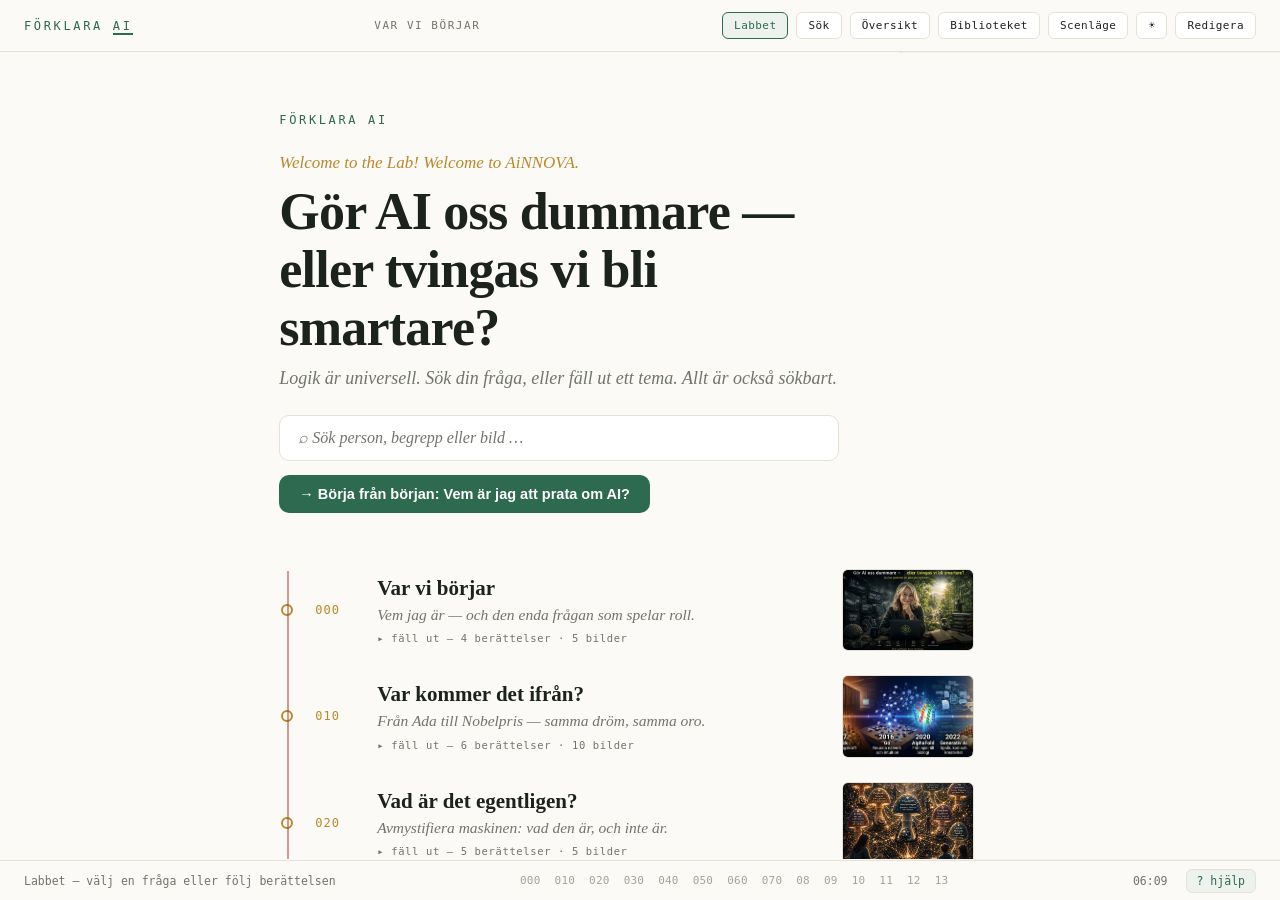
==== commit 7e8be85c: "Döp om topbar-knappen 'Hem' → 'Labbet' (wordmark är nu ytterdörren) Bara den synliga etiketten ändra" ====
--- a/index.html
+++ b/index.html
@@ -39,7 +39,7 @@
   <button id="wordmark" title="Förklara AI — startsidan">Förklara <em>AI</em></button>
   <div id="sektionsnamn"></div>
   <nav id="verktyg">
-    <button class="vbtn" id="btn-trad" title="Startsidan — labbet med alla stigar">Hem</button>
+    <button class="vbtn" id="btn-trad" title="Labbet — välj en fråga eller följ berättelsen">Labbet</button>
     <button class="vbtn" id="btn-sok" title="Sök person, begrepp eller bild">Sök</button>
     <button class="vbtn" id="btn-oversikt" title="Alla bilder, kapitel för kapitel">Översikt</button>
     <button class="vbtn" id="btn-bibliotek" title="Filmtips, länkar och fördjupningar — alltid nära">Biblioteket</button>
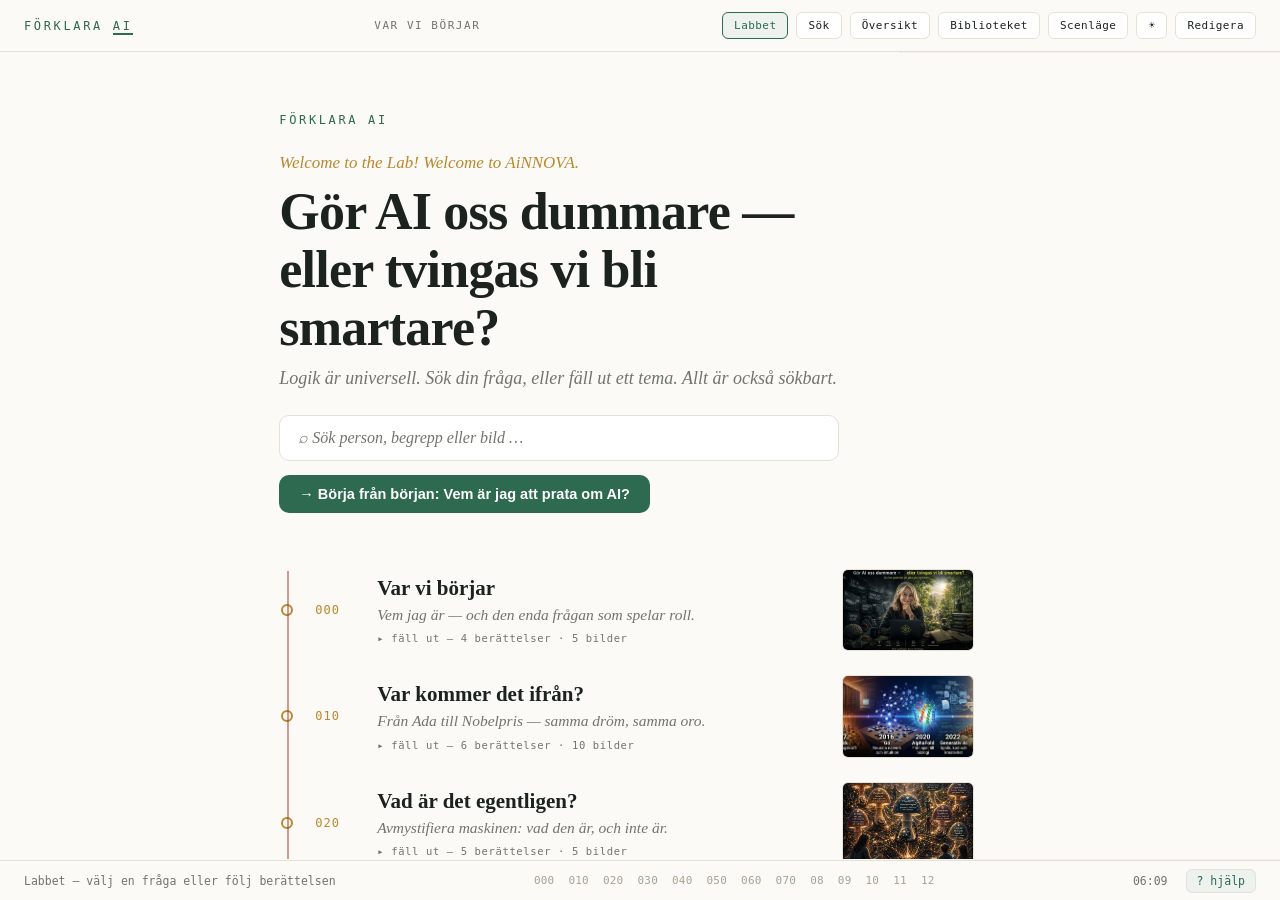
==== commit 2ff22b49: "Hjälpen: tomteläge (T) med i genvägslistan — fällan för den som gnäller på streck utan att läsa Co-A" ====
--- a/index.html
+++ b/index.html
@@ -139,6 +139,7 @@
       <tr><td><kbd>B</kbd></td><td>bara bilden — allt annat försvinner</td></tr>
       <tr><td><kbd>F</kbd></td><td>helskärm</td></tr>
       <tr><td><kbd>Home</kbd></td><td>till första bilden</td></tr>
+      <tr><td><kbd>T</kbd></td><td>tomteläge 🎅 <span class="dim">— byter alla tankstreck mot en tomte, för dagen någon kallar dem AI-slop. Tryck igen så kommer strecken tillbaka. (Överklassen skrev så förr.)</span></td></tr>
       <tr><td><kbd>Esc</kbd></td><td>stäng / tillbaka</td></tr>
     </table>
     <p class="dim">Verktyget minns var du var — stäng och öppna utan oro.</p>
--- a/app.css
+++ b/app.css
@@ -1460,3 +1460,11 @@
 :root[data-theme="dark"] .ford-sida .naturlag { background: #271A20; border-color: #6E3A50; }
 :root[data-theme="dark"] .ford-sida .naturlag-label { color: #ED93B1; }
 :root[data-theme="dark"] .ford-sida .naturlag-text { color: #c9c3b8; }
+/* Här har Maga tappat det — röd-vass callout (En rörelse / MEGA) */
+.ford-sida .maga { margin-left: 30px; margin-top: 12px; padding: 12px 16px; border-left: 3px solid #C0392B; border-radius: 0 8px 8px 0; max-width: 62ch; background: #fdece9; }
+.ford-sida .maga-label { font-size: 11px; font-weight: 700; text-transform: uppercase; letter-spacing: .06em; margin-bottom: 5px; color: #A32316; }
+.ford-sida .maga-text { font-size: 13.5px; color: #555; line-height: 1.65; }
+.ford-sida .maga-text strong { color: var(--ink, #111); }
+:root[data-theme="dark"] .ford-sida .maga { background: #2A1512; border-color: #9A4032; }
+:root[data-theme="dark"] .ford-sida .maga-label { color: #EC8C7E; }
+:root[data-theme="dark"] .ford-sida .maga-text { color: #c9c3b8; }
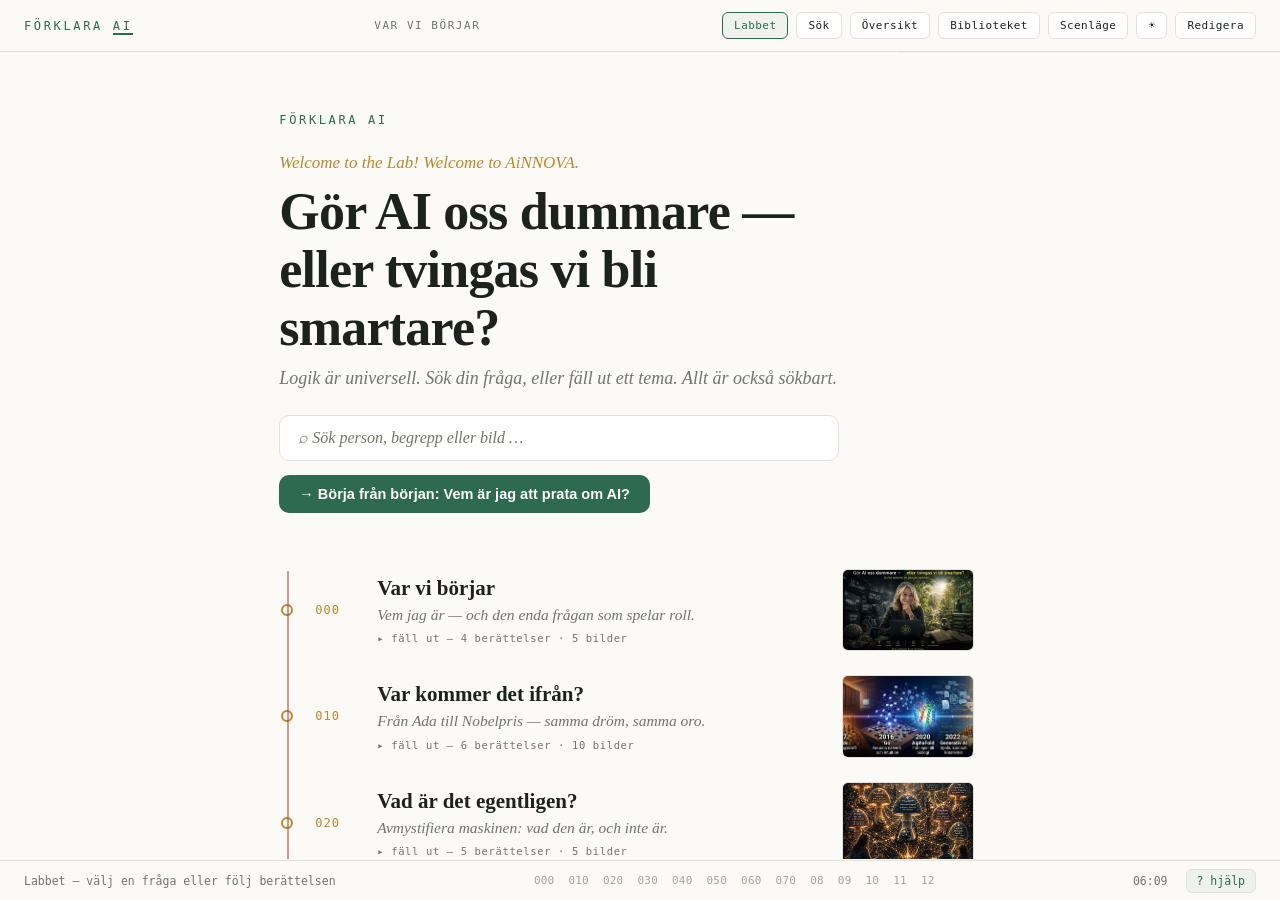
==== commit 3e49678c: "Hjälpen: kortare, varmare tomterad — finskrivandet, inte överklassen Co-Authored-By: Claude Opus 4.8" ====
--- a/index.html
+++ b/index.html
@@ -139,7 +139,7 @@
       <tr><td><kbd>B</kbd></td><td>bara bilden — allt annat försvinner</td></tr>
       <tr><td><kbd>F</kbd></td><td>helskärm</td></tr>
       <tr><td><kbd>Home</kbd></td><td>till första bilden</td></tr>
-      <tr><td><kbd>T</kbd></td><td>tomteläge 🎅 <span class="dim">— byter alla tankstreck mot en tomte, för dagen någon kallar dem AI-slop. Tryck igen så kommer strecken tillbaka. (Överklassen skrev så förr.)</span></td></tr>
+      <tr><td><kbd>T</kbd></td><td>tomteläge 🎅 <span class="dim">— alla tankstreck blir tomtar den dagen någon kallar dem AI-slop; tryck igen så är de tillbaka. Finskrivandet har alltid älskat tankstrecket.</span></td></tr>
       <tr><td><kbd>Esc</kbd></td><td>stäng / tillbaka</td></tr>
     </table>
     <p class="dim">Verktyget minns var du var — stäng och öppna utan oro.</p>
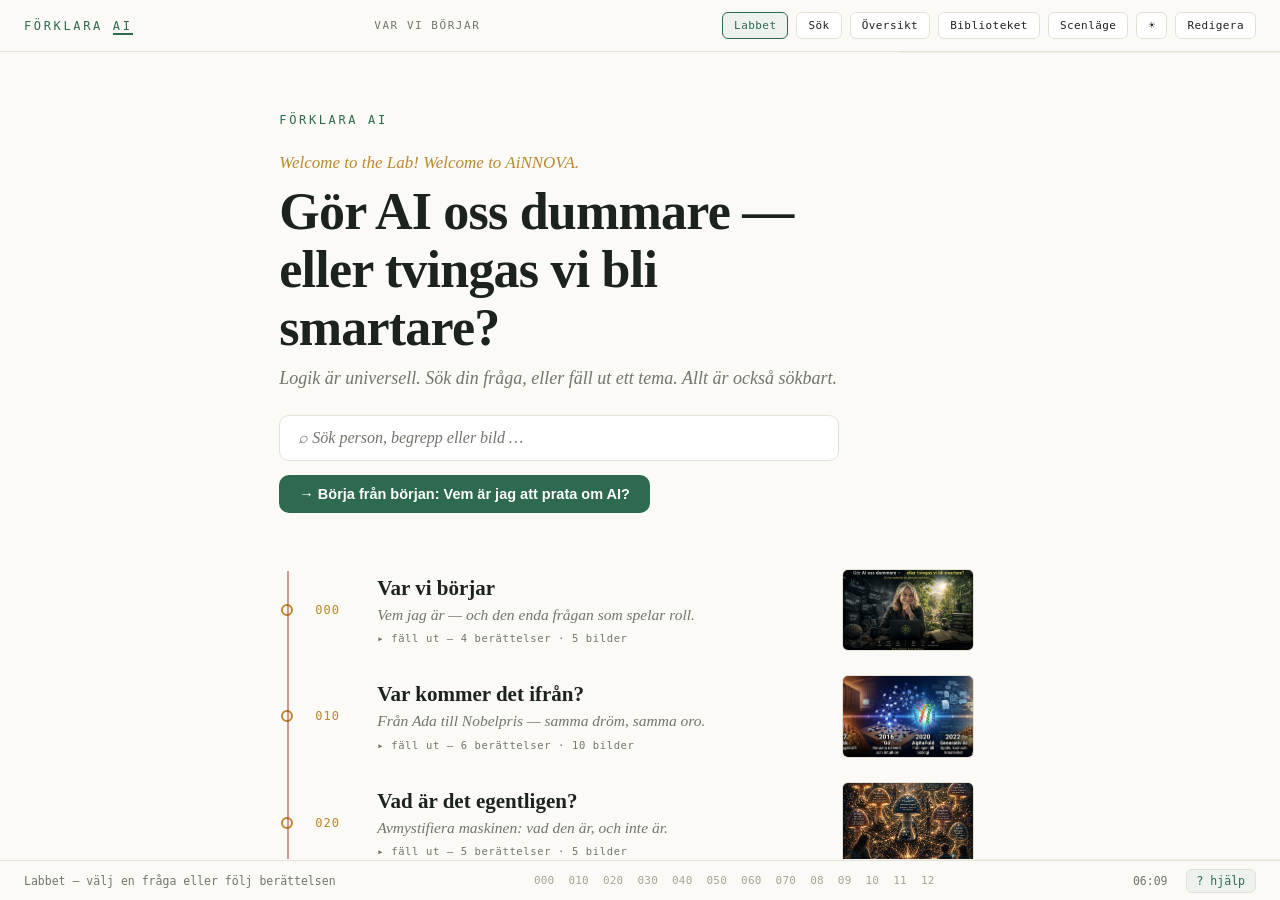
==== commit a52f7d8d: "App på hemskärmen + delningskort: manifest, ikoner (nod på röd tråd), Open Graph på alla sidor - man" ====
--- a/index.html
+++ b/index.html
@@ -6,6 +6,28 @@
 <meta http-equiv="Cache-Control" content="no-cache">
 <title>Förklara AI — föreläsningsverktyg</title>
 <link rel="icon" type="image/svg+xml" href="favicon.svg">
+<meta name="description" content="Förklara AI — ett sökbart föreläsningsverktyg och en folkbildning för AI-åldern. Av Anna Malmberg.">
+<!-- App på hemskärmen -->
+<meta name="theme-color" content="#2D6A4F">
+<link rel="manifest" href="manifest.webmanifest">
+<link rel="apple-touch-icon" href="apple-touch-icon.png">
+<meta name="apple-mobile-web-app-capable" content="yes">
+<meta name="apple-mobile-web-app-title" content="Förklara AI">
+<meta name="apple-mobile-web-app-status-bar-style" content="default">
+<!-- Delningskort (Open Graph / Twitter) -->
+<meta property="og:type" content="website">
+<meta property="og:site_name" content="Förklara AI">
+<meta property="og:locale" content="sv_SE">
+<meta property="og:title" content="Förklara AI — en folkbildning för AI-åldern">
+<meta property="og:description" content="Maskinen gör mönster. Du gör mening. Ett sökbart verktyg och sex böcker om AI — av Anna Malmberg.">
+<meta property="og:url" content="https://annamalmberg2.github.io/forklara-ai/index.html">
+<meta property="og:image" content="https://annamalmberg2.github.io/forklara-ai/content/forklara-ai/bilder/og-forklara.png">
+<meta property="og:image:width" content="1200">
+<meta property="og:image:height" content="630">
+<meta name="twitter:card" content="summary_large_image">
+<meta name="twitter:title" content="Förklara AI — en folkbildning för AI-åldern">
+<meta name="twitter:description" content="Maskinen gör mönster. Du gör mening. Ett sökbart verktyg och sex böcker om AI — av Anna Malmberg.">
+<meta name="twitter:image" content="https://annamalmberg2.github.io/forklara-ai/content/forklara-ai/bilder/og-forklara.png">
 <script>
   // Tema: sätt ljust/mörkt FÖRE stilmallen laddas (ingen blänk vid start)
   try {
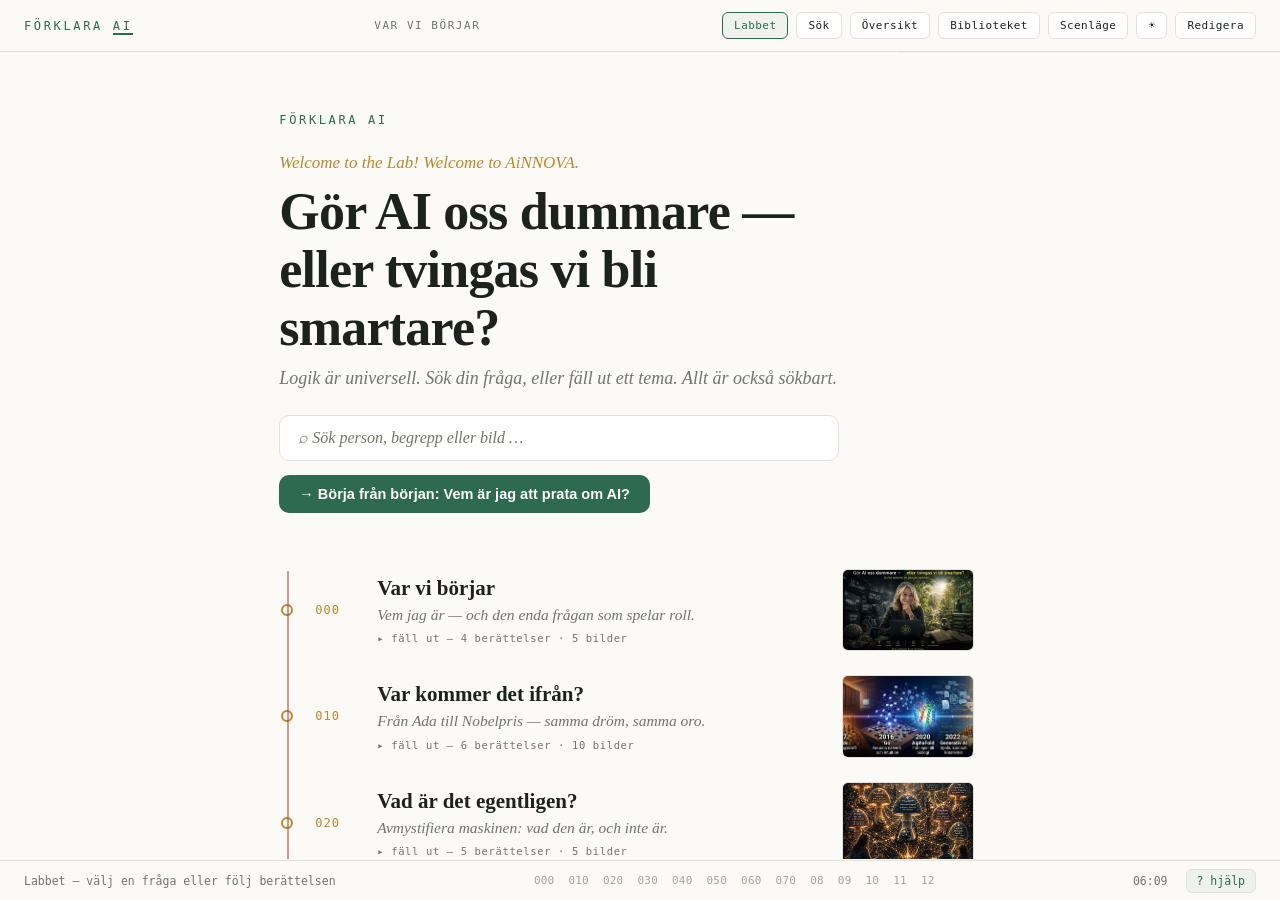
==== commit 00098e26: "Delning: canonical + og:image:alt på alla sidor (alla trick som standard) Sista bitarna så inget sak" ====
--- a/index.html
+++ b/index.html
@@ -24,6 +24,8 @@
 <meta property="og:image" content="https://annamalmberg2.github.io/forklara-ai/content/forklara-ai/bilder/og-forklara.png">
 <meta property="og:image:width" content="1200">
 <meta property="og:image:height" content="630">
+<link rel="canonical" href="https://annamalmberg2.github.io/forklara-ai/index.html">
+<meta property="og:image:alt" content="Förklara AI — en folkbildning för AI-åldern">
 <meta name="twitter:card" content="summary_large_image">
 <meta name="twitter:title" content="Förklara AI — en folkbildning för AI-åldern">
 <meta name="twitter:description" content="Maskinen gör mönster. Du gör mening. Ett sökbart verktyg och sex böcker om AI — av Anna Malmberg.">
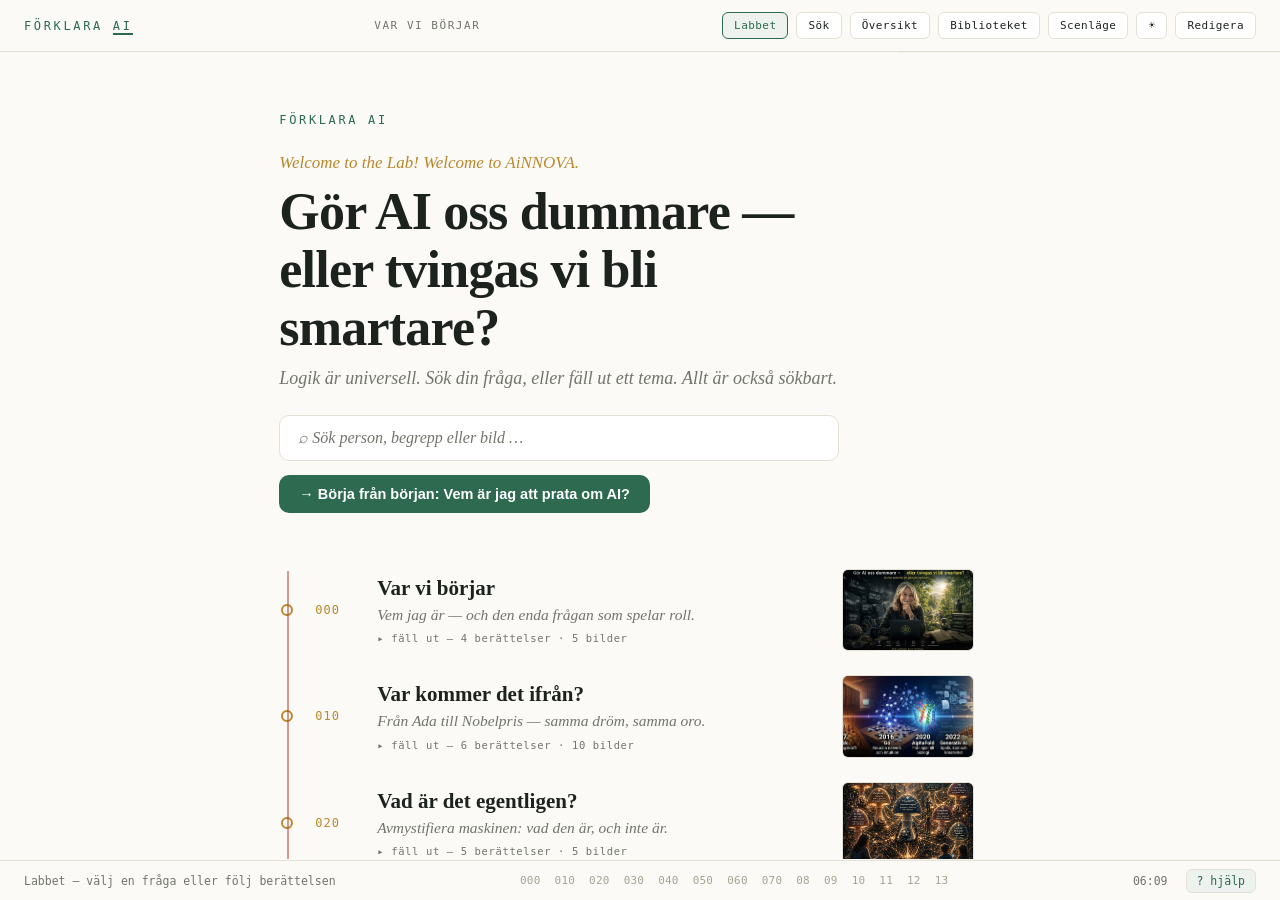
==== commit 72132ed4: "CC BY 4.0-märkning överallt: alla böcker, portalen, verktyget + delade markdownen cc_licens.py stämp" ====
--- a/index.html
+++ b/index.html
@@ -167,6 +167,7 @@
       <tr><td><kbd>Esc</kbd></td><td>stäng / tillbaka</td></tr>
     </table>
     <p class="dim">Verktyget minns var du var — stäng och öppna utan oro.</p>
+    <p class="dim" style="margin-top:14px;border-top:1px solid var(--hair);padding-top:12px;">Allt i Förklara AI är fritt att läsa, dela och bygga vidare på under <a href="https://creativecommons.org/licenses/by/4.0/" rel="license" target="_blank" style="color:var(--gold)">Creative Commons CC BY 4.0</a>. Nämn gärna Anna Malmberg och Förklara AI.</p>
   </div>
 </div>
 
